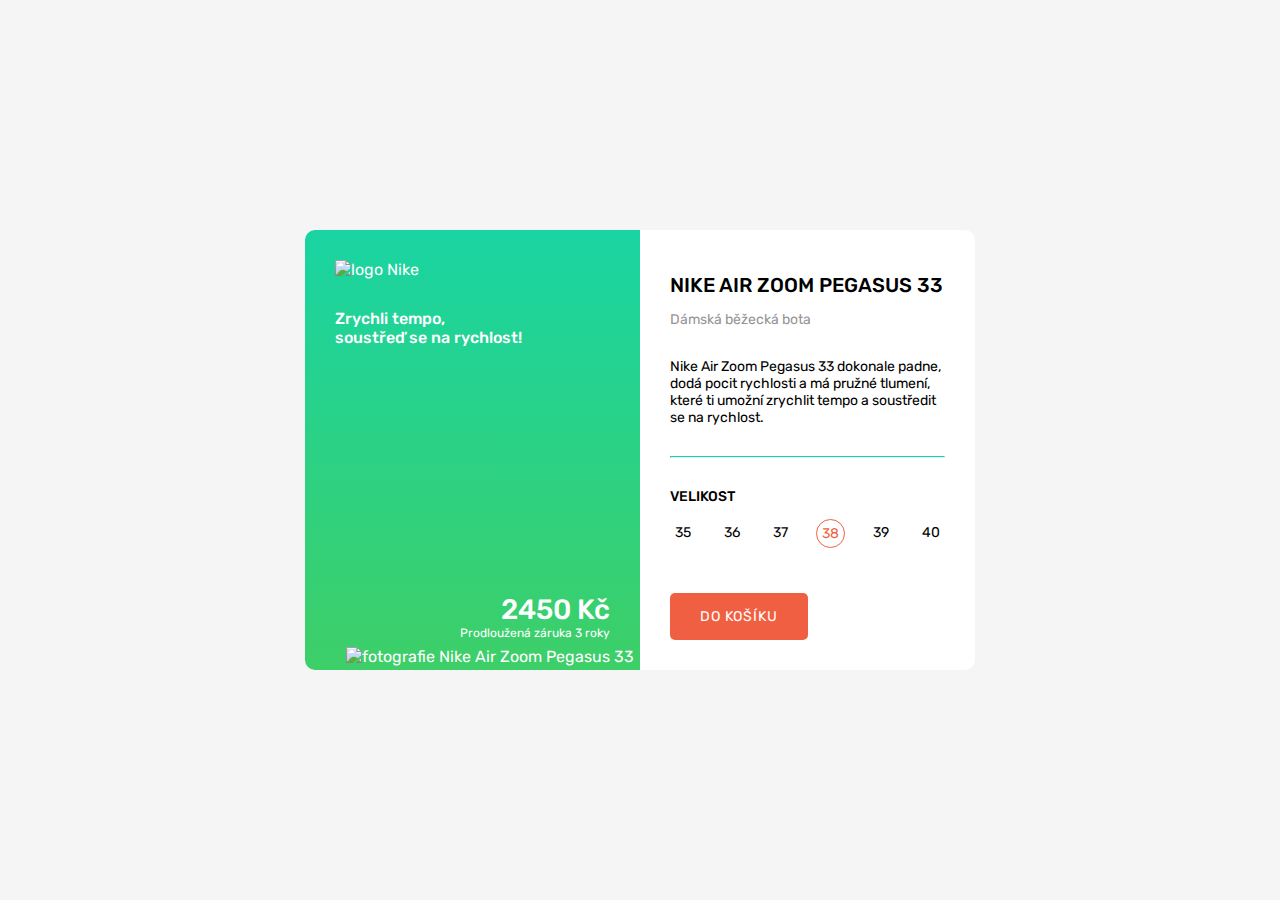
==== index.html @ 21b2cc72 "style: minor changes" ====
<!DOCTYPE html>
<html lang="en">
  <head>
    <meta charset="utf-8" />
    <meta
      http-equiv="Cache-Control"
      content="no-cache, no-store, must-revalidate"
    />
    <meta name="viewport" content="width=device-width, initial-scale=1.0" />
    <title>Dámské běžecké boty</title>
    <link
      href="https://fonts.googleapis.com/css2?family=Rubik:wght@400;500&display=swap"
      rel="stylesheet"
    />
    <link rel="stylesheet" type="text/css" href="style.css" />
  </head>
  <body>
    <div class="zbozi">
      <div class="vizual">
        <div class="logo">
          <img src="images/nike.svg" alt="logo Nike" width="65" height="24" />
        </div>
        <p class="slogan">
          Zrychli tempo,<br />
          soustřeď se na rychlost!
        </p>
        <div class="bota">
          <img
            src="images/bota.png"
            alt="fotografie Nike Air Zoom Pegasus 33"
            width="415"
            height="295"
          />
        </div>
        <div class="cenovka">
          <div class="cena">2450&nbsp;Kč</div>
          <div class="zaruka">Prodloužená záruka 3 roky</div>
        </div>
      </div>
      <div class="detaily">
        <h1 class="nazev">Nike Air Zoom Pegasus 33</h1>
        <p class="produkt">Dámská běžecká bota</p>
        <p class="popis">
          Nike Air Zoom Pegasus 33 dokonale padne, dodá pocit rychlosti a má
          pružné tlumení, které ti umožní zrychlit tempo a soustředit se na
          rychlost.
        </p>
        <hr />
        <h2 class="parametr">Velikost</h2>
        <ul class="velikosti">
          <li>35</li>
          <li>36</li>
          <li>37</li>
          <li class="vybrana">38</li>
          <li>39</li>
          <li>40</li>
        </ul>
        <div class="akce">
          <a class="tlacitko" href="#">Do košíku</a>
        </div>
      </div>
    </div>
  </body>
</html>
---- style.css ----
html {
  box-sizing: border-box;
}
*,
::after,
::before {
  box-sizing: inherit;
}

body {
  text-rendering: optimizeLegibility;
  background-color: #f5f5f5;
  height: 100vh;
  display: flex;
  width: 100%;
  justify-content: center;
  align-items: center;
  margin: 0;
  font-family: 'Rubik', sans-serif;
}
.zbozi {
  display: flex;
  justify-content: center;
  align-items: center;
}
.detaily,
.vizual {
  flex-direction: column;
  padding: 30px;
  display: flex;
  width: calc(670px / 2);
  height: 440px;
  position: relative;
}
.vizual {
  background-image: linear-gradient(#06d7c1, #50cc49);
  background-repeat: no-repeat;
  background-attachment: fixed;
  color: white;
  border-radius: 10px 0 0 10px;
}
.bota {
  position: absolute;
  right: 6px;
  bottom: 4px;
}
.cena,
.slogan,
.nazev {
  font-weight: 500;
}
.cenovka {
  text-align: end;
  position: absolute;
  bottom: 30px;
  right: 30px;
}
.slogan {
  font-size: 16px;
}
.cena {
  font-size: 28px;
}
.zaruka {
  font-weight: 400;
  font-size: 12px;
}
.slogan,
.popis {
  margin: 30px 0;
}
.detaily {
  border-radius: 0 10px 10px 0;
  background-color: white;
}
.nazev {
  font-size: 20px;
}
.nazev,
.parametr {
  text-transform: uppercase;
}
.popis,
.produkt,
.velikosti,
.tlacitko {
  font-size: 14px;
  font-weight: 400;
}
.produkt {
  color: #959595;
  margin: 0;
}
hr {
  border-top: 1px solid #06d7c1;
  width: 100%;
  margin: 0;
}
.parametr {
  margin: 30px 0 0 0;
  font-size: 14px;
  font-weight: 500;
}
.velikosti {
  list-style: none;
  display: flex;
  justify-content: space-between;
  padding: 0;
}
.velikosti :nth-child(4) {
  color: #f15f42;
  border: 1px solid #f15f42;
  border-radius: 50%;
}
.velikosti li {
  padding: 5px;
}
.akce {
  position: absolute;
  bottom: 45px;
  left: 30px;
}
.tlacitko {
  background-color: #f15f42;
  padding: 15px 30px;
  border-radius: 5px;
  text-decoration: none;
  color: white;
  text-transform: uppercase;
  letter-spacing: 1px;
}
.tlacitko:hover {
  background-color: #d4583f;
}
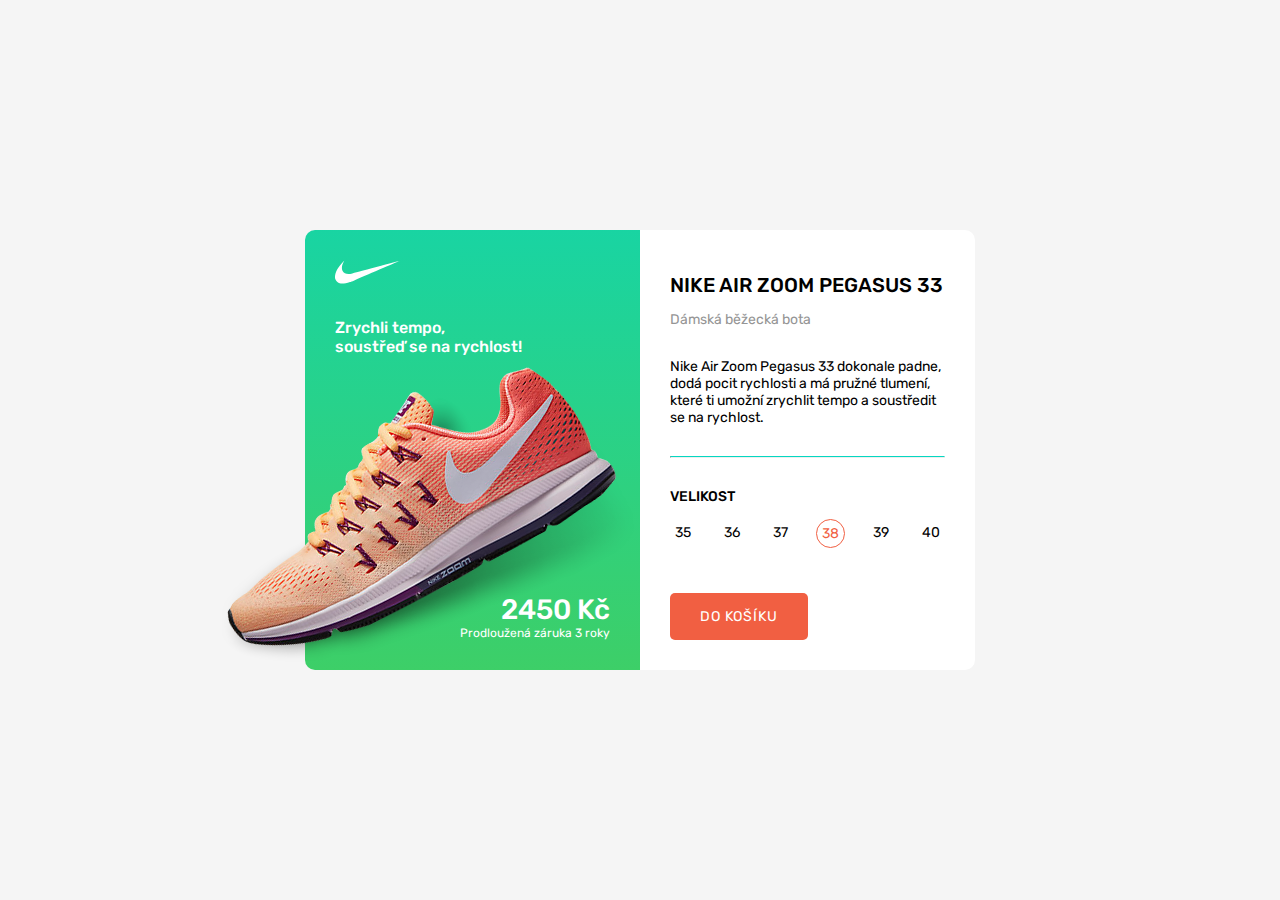
==== commit 634c4f7a: "fix: index file move to the root" ====
--- a/index.html
+++ b/index.html
@@ -12,13 +12,18 @@
       href="https://fonts.googleapis.com/css2?family=Rubik:wght@400;500&display=swap"
       rel="stylesheet"
     />
-    <link rel="stylesheet" type="text/css" href="style.css" />
+    <link rel="stylesheet" type="text/css" href="./src/style.css" />
   </head>
   <body>
     <div class="zbozi">
       <div class="vizual">
         <div class="logo">
-          <img src="images/nike.svg" alt="logo Nike" width="65" height="24" />
+          <img
+            src="./src/images/nike.svg"
+            alt="logo Nike"
+            width="65"
+            height="24"
+          />
         </div>
         <p class="slogan">
           Zrychli tempo,<br />
@@ -26,7 +31,7 @@
         </p>
         <div class="bota">
           <img
-            src="images/bota.png"
+            src="./src/images/bota.png"
             alt="fotografie Nike Air Zoom Pegasus 33"
             width="415"
             height="295"
--- a/src/style.css
+++ b/src/style.css
@@ -0,0 +1,134 @@
+html {
+  box-sizing: border-box;
+}
+*,
+::after,
+::before {
+  box-sizing: inherit;
+}
+
+body {
+  text-rendering: optimizeLegibility;
+  background-color: #f5f5f5;
+  height: 100vh;
+  display: flex;
+  width: 100%;
+  justify-content: center;
+  align-items: center;
+  margin: 0;
+  font-family: 'Rubik', sans-serif;
+}
+.zbozi {
+  display: flex;
+  justify-content: center;
+  align-items: center;
+}
+.detaily,
+.vizual {
+  flex-direction: column;
+  padding: 30px;
+  display: flex;
+  width: calc(670px / 2);
+  height: 440px;
+  position: relative;
+}
+.vizual {
+  background-image: linear-gradient(#06d7c1, #50cc49);
+  background-repeat: no-repeat;
+  background-attachment: fixed;
+  color: white;
+  border-radius: 10px 0 0 10px;
+}
+.bota {
+  position: absolute;
+  right: 6px;
+  bottom: 4px;
+}
+.cena,
+.slogan,
+.nazev {
+  font-weight: 500;
+}
+.cenovka {
+  text-align: end;
+  position: absolute;
+  bottom: 30px;
+  right: 30px;
+}
+.slogan {
+  font-size: 16px;
+}
+.cena {
+  font-size: 28px;
+}
+.zaruka {
+  font-weight: 400;
+  font-size: 12px;
+}
+.slogan,
+.popis {
+  margin: 30px 0;
+}
+.detaily {
+  border-radius: 0 10px 10px 0;
+  background-color: white;
+}
+.nazev {
+  font-size: 20px;
+}
+.nazev,
+.parametr {
+  text-transform: uppercase;
+}
+.popis,
+.produkt,
+.velikosti,
+.tlacitko {
+  font-size: 14px;
+  font-weight: 400;
+}
+.produkt {
+  color: #959595;
+  margin: 0;
+}
+hr {
+  border-top: 1px solid #06d7c1;
+  width: 100%;
+  margin: 0;
+}
+.parametr {
+  margin: 30px 0 0 0;
+  font-size: 14px;
+  font-weight: 500;
+}
+.velikosti {
+  list-style: none;
+  display: flex;
+  justify-content: space-between;
+  padding: 0;
+}
+.velikosti :nth-child(4) {
+  color: #f15f42;
+  border: 1px solid #f15f42;
+  border-radius: 50%;
+}
+.velikosti li {
+  padding: 5px;
+}
+.akce {
+  position: absolute;
+  bottom: 45px;
+  left: 30px;
+}
+.tlacitko {
+  background-color: #f15f42;
+  padding: 15px 30px;
+  border-radius: 5px;
+  text-decoration: none;
+  color: white;
+  text-transform: uppercase;
+  letter-spacing: 1px;
+}
+.tlacitko:hover {
+  background-color: #d4583f;
+}
